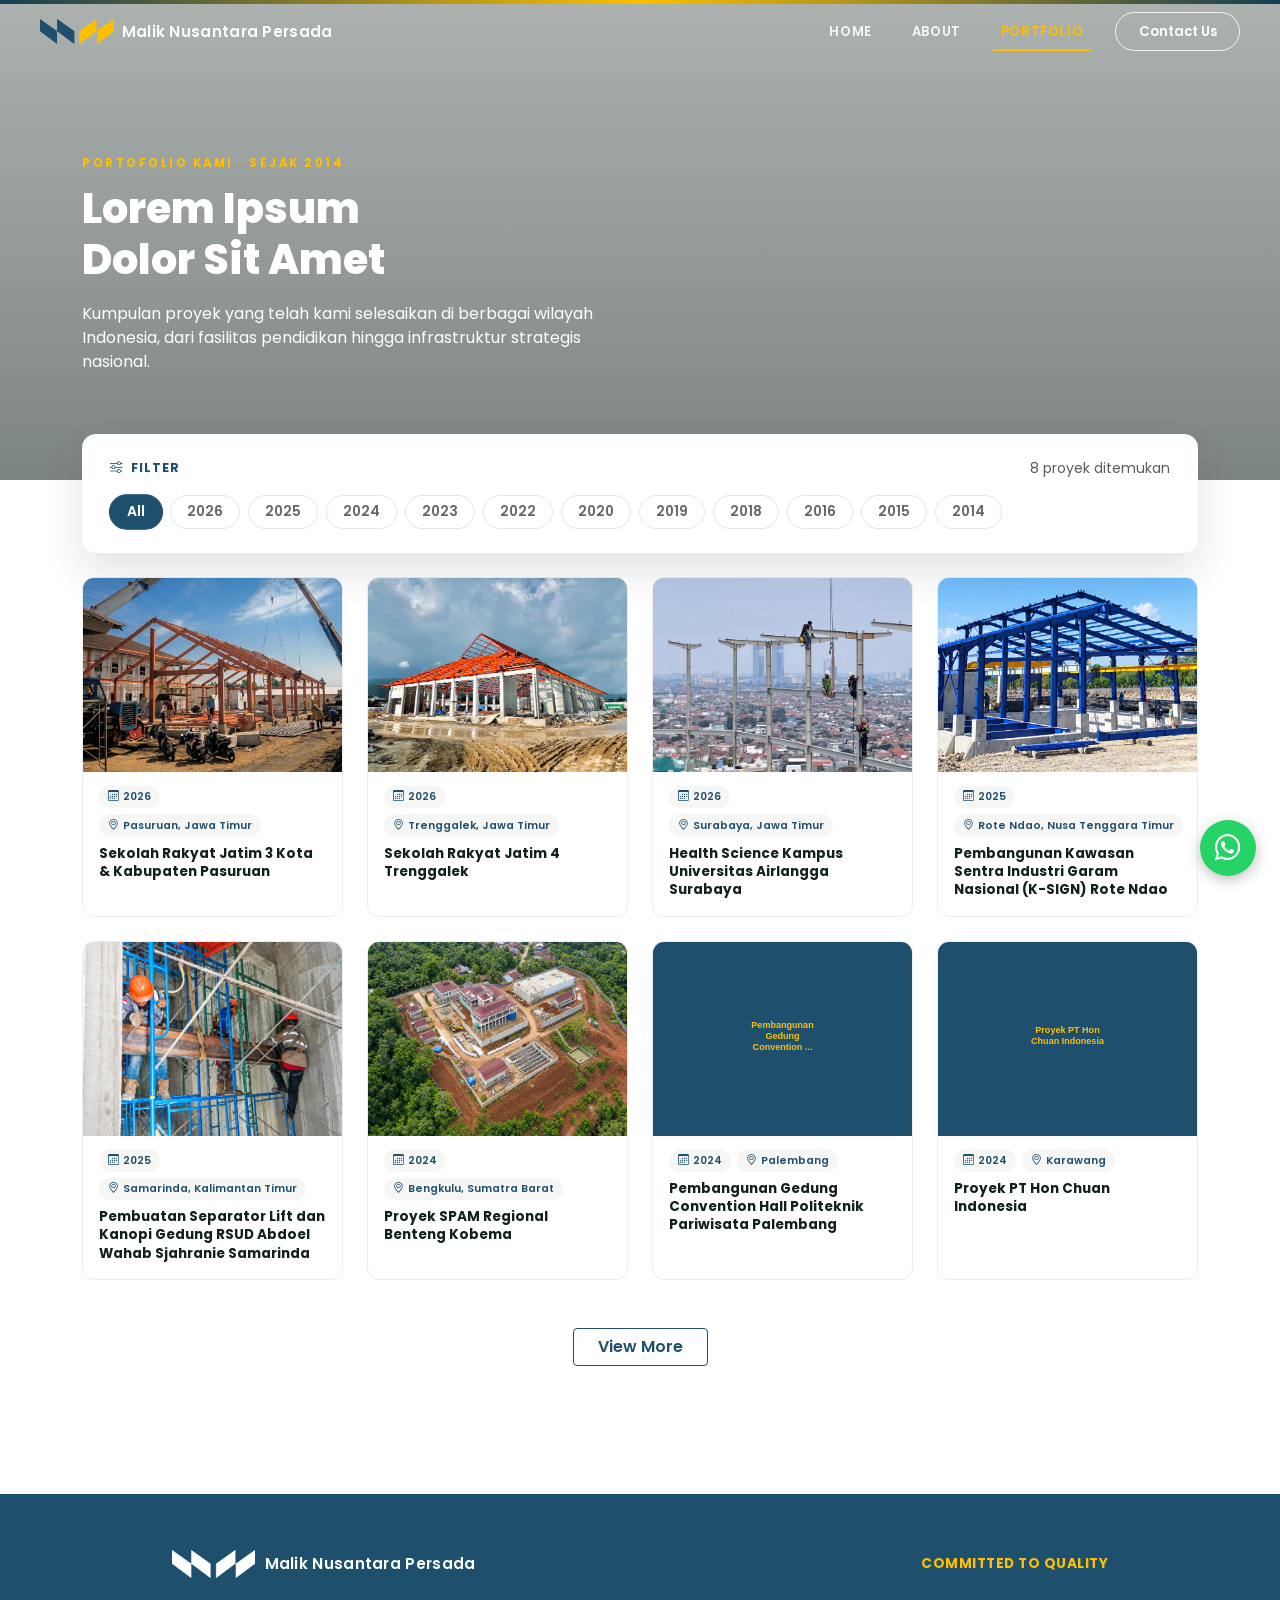
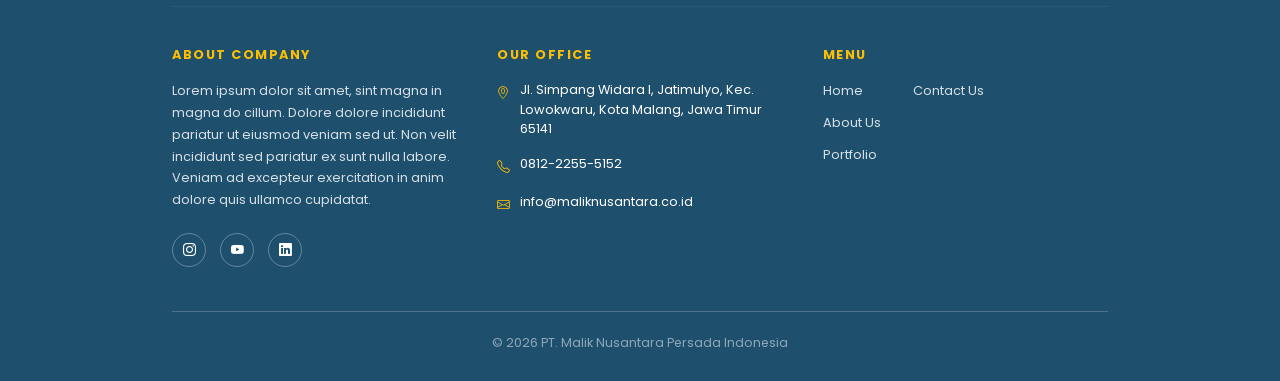
==== mnp_portfolio.html @ f053c7c8 "Initial commit" ====
<!DOCTYPE html>
<html lang="id">
<head>
<meta charset="UTF-8">
<meta name="viewport" content="width=device-width, initial-scale=1.0">
<title>Portfolio — PT MALIK NUSANTARA PERSADA</title>
<link href="https://cdn.jsdelivr.net/npm/bootstrap@5.3.3/dist/css/bootstrap.min.css" rel="stylesheet">
<link href="https://cdn.jsdelivr.net/npm/bootstrap-icons@1.11.3/font/bootstrap-icons.css" rel="stylesheet">
<link href="https://fonts.googleapis.com/css2?family=Poppins:wght@400;500;600;700;800&display=swap" rel="stylesheet">
<link rel="stylesheet" href="css/mnp_portfolio_details.css">
<link rel="stylesheet" href="css/mnp_portfolio.css">
<link rel="icon" type="image/png" href="images/icon/logo_mnp_icon.png">
</head>
<body>

<div class="brand-topbar"></div>

<!-- NAVBAR -->
<nav class="navbar navbar-expand-lg fixed-top py-2">
  <div class="container navbar-container-flush">
    <a class="navbar-brand fw-bold d-flex align-items-center gap-2" href="index.html">
      <img src="images/icon/mnp_logo.png" alt="Malik Nusantara Persada" class="navbar-logo">
      <span class="brand-wordmark">Malik Nusantara Persada</span>
    </a>
    <button class="navbar-toggler" type="button" data-bs-toggle="collapse" data-bs-target="#mainNav">
      <span class="navbar-toggler-icon"></span>
    </button>
    <div class="collapse navbar-collapse" id="mainNav">
      <div class="d-flex flex-column flex-lg-row align-items-center gap-3 gap-lg-4 ms-lg-auto">
        <ul class="navbar-nav gap-lg-4 text-center mb-0">
          <li class="nav-item"><a class="nav-link" href="index.html#home">Home</a></li>
          <li class="nav-item"><a class="nav-link" href="index.html#about">About</a></li>
          <li class="nav-item"><a class="nav-link active" href="mnp_portfolio.html">Portfolio</a></li>
        </ul>
        <a href="index.html#contact" class="btn btn-outline-brand navbar-cta px-4">Contact Us</a>
      </div>
    </div>
  </div>
</nav>

<!-- PAGE HERO -->
<header class="projects-hero d-flex align-items-center">
  <div class="container">
    <div class="reveal-up">
      <p class="eyebrow eyebrow-light">Portofolio Kami &middot; Sejak 2014</p>
      <h1 class="projects-hero-title">Lorem Ipsum<br>Dolor Sit Amet</h1>
      <p class="projects-hero-sub reveal-up reveal-delay-1">Kumpulan proyek yang telah kami selesaikan di berbagai wilayah Indonesia, dari fasilitas pendidikan hingga infrastruktur strategis nasional.</p>
    </div>
  </div>
</header>

<!-- FILTER BAR -->
<section class="filter-bar-wrap">
  <div class="container">
    <div class="filter-bar-card reveal-up">
      <div class="d-flex flex-wrap align-items-center justify-content-between gap-3 mb-3">
        <span class="filter-label"><i class="bi bi-sliders"></i> Filter </span>
        <div class="text-muted small" id="projectCount">0 proyek ditemukan</div>
      </div>
      <div class="filter-tabs d-flex flex-wrap gap-2" id="filterTabs">
        <button class="filter-tab active" data-filter="all">All</button>
      </div>
    </div>
  </div>
</section>

<!-- PROJECTS GRID -->
<section class="pt-4 pb-5 pb-lg-6">
  <div class="container">
    <div class="row g-4" id="projectsGrid">
    </div>

    <div class="text-center mt-5">
      <button class="btn btn-outline-brand px-4" id="viewMoreBtn">View More</button>
    </div>
  </div>
</section>

<!-- FOOTER -->
<footer class="mnp-footer" id="contact">
  <div class="container">

    <div class="footer-top">
      <div class="footer-logo">
        <img src="images/icon/mnp_logo_silver.png" alt="Malik Nusantara Persada" class="footer-logo-img">
        <span class="brand-wordmark">Malik Nusantara Persada</span>
      </div>
      <div class="footer-tagline">Committed to Quality</div>
    </div>

    <hr class="footer-divider">

    <div class="footer-cols">

      <div class="footer-col">
        <h6>About Company</h6>
        <p>Lorem ipsum dolor sit amet, sint magna in magna do cillum. Dolore dolore incididunt pariatur ut eiusmod veniam sed ut. Non velit incididunt sed pariatur ex sunt nulla labore. Veniam ad excepteur exercitation in anim dolore quis ullamco cupidatat.</p>
        <div class="social-row">
          <a href="#"><i class="bi bi-instagram"></i></a>
          <a href="#"><i class="bi bi-youtube"></i></a>
          <a href="#"><i class="bi bi-linkedin"></i></a>
        </div>
      </div>

      <div class="footer-col">
        <h6>Our Office</h6>
        <div class="contact-line">
          <i class="bi bi-geo-alt"></i>
          <span>Jl. Simpang Widara I, Jatimulyo, Kec. Lowokwaru, Kota Malang, Jawa Timur 65141</span>
        </div>
        <div class="contact-line">
          <i class="bi bi-telephone"></i>
          <span>0812-2255-5152</span>
        </div>
        <div class="contact-line">
          <i class="bi bi-envelope"></i>
          <span>info@maliknusantara.co.id</span>
        </div>
      </div>

      <div class="footer-col">
        <h6>Menu</h6>
        <div class="menu-subcols">
          <ul>
            <li><a href="index.html#home">Home</a></li>
            <li><a href="index.html#about">About Us</a></li>
            <li><a href="mnp_portfolio.html">Portfolio</a></li>
          </ul>
          <ul>
            <li><a href="index.html#contact">Contact Us</a></li>
          </ul>
        </div>
      </div>

    </div>

    <div class="footer-bottom">
      &copy; 2026 PT. Malik Nusantara Persada Indonesia
    </div>

  </div>
</footer>

<a href="#" class="whatsapp-fab"><i class="bi bi-whatsapp"></i></a>

<!-- PROJECT DETAIL MODAL (struktur sama dengan halaman Portfolio Detail) -->
<div class="modal fade" id="projectModal" tabindex="-1" aria-labelledby="projectModalLabel" aria-hidden="true">
  <div class="modal-dialog modal-dialog-centered modal-dialog-scrollable modal-xl">
    <div class="modal-content project-modal-content">

      <div class="modal-header project-modal-header">
        <h5 class="modal-title" id="projectModalLabel">Project Detail</h5>
        <button type="button" class="btn-close" data-bs-dismiss="modal" aria-label="Close"></button>
      </div>

      <div class="modal-body">
        <div class="row g-4">

          <div class="col-lg-7">
            <div id="modalImageCarousel" class="carousel slide detail-carousel rounded-3" data-bs-ride="false">
              <div class="carousel-inner" id="modalCarouselInner"></div>
              <button class="carousel-control-prev" type="button" id="modalCarouselPrev" data-bs-target="#modalImageCarousel" data-bs-slide="prev">
                <span class="carousel-control-prev-icon" aria-hidden="true"></span>
                <span class="visually-hidden">Previous</span>
              </button>
              <button class="carousel-control-next" type="button" id="modalCarouselNext" data-bs-target="#modalImageCarousel" data-bs-slide="next">
                <span class="carousel-control-next-icon" aria-hidden="true"></span>
                <span class="visually-hidden">Next</span>
              </button>
              <div class="carousel-indicators" id="modalCarouselIndicators"></div>
            </div>

            <div class="detail-copy">
              <p>Lorem ipsum dolor sit amet, sint magna in magna do cillum. Dolore dolore incididunt pariatur ut eiusmod veniam sed ut. Non velit incididunt sed pariatur ex sunt nulla labore. Veniam ad excepteur exercitation in anim dolore quis ullamco cupidatat.</p>
            </div>
          </div>

          <div class="col-lg-5">
            <div class="detail-meta-box modal-meta-box">
              <span class="detail-meta-bar"></span>

              <div class="detail-meta-row">
                <span class="detail-meta-label">Project</span>
                <span class="detail-meta-value" id="modalMetaProject">&mdash;</span>
              </div>
              <div class="detail-meta-row">
                <span class="detail-meta-label">Location</span>
                <span class="detail-meta-value" id="modalMetaLocation">&mdash;</span>
              </div>
              <div class="detail-meta-row">
                <span class="detail-meta-label">Client</span>
                <span class="detail-meta-value" id="modalMetaClient">&mdash;</span>
              </div>
              <div class="detail-meta-row">
                <span class="detail-meta-label">Year</span>
                <span class="detail-meta-value" id="modalMetaYear">&mdash;</span>
              </div>
              <div class="detail-meta-row detail-meta-row-last">
                <span class="detail-meta-label">Scope of Works</span>
                <span class="detail-meta-value" id="modalMetaScope">&mdash;</span>
              </div>
            </div>
          </div>

        </div>
      </div>

    </div>
  </div>
</div>

<script src="https://cdn.jsdelivr.net/npm/bootstrap@5.3.3/dist/js/bootstrap.bundle.min.js"></script>
<script src="js/mnp_main.js"></script>
</body>
</html>
---- css/mnp_portfolio_details.css ----
:root{
  --brand: #1e506e;
  --brand-dark: #163d54;
  --gold: #fdbf00;
  --light-alt: #f6f7f5;
  --text-dark: #12211c;
}

*{font-family:'Poppins', sans-serif;}

body{
  color: var(--text-dark);
}

.brand-topbar{
  position: fixed;
  top: 0; left: 0; right: 0;
  height: 4px;
  background: linear-gradient(90deg, var(--brand-dark), var(--gold), var(--brand-dark));
  z-index: 1031;
}
.navbar.fixed-top{ top: 4px; }

.navbar-logo {height: 25px; width: 50;}
.navbar-container-flush{
  max-width: 100%;
  padding-left: 1.5rem;
  padding-right: 1.5rem;
}
@media (min-width: 992px){
  .navbar-container-flush{ padding-left: 2.5rem; padding-right: 2.5rem; }
}
.text-brand{ color: var(--gold); }
.bg-light-alt{ background-color: var(--light-alt); }

.btn-brand{
  background-color: var(--brand);
  color:#fff;
  border-radius: 4px;
  font-weight:600;
  transition: transform 0.2s ease, background-color 0.2s ease, box-shadow 0.2s ease;
}
.btn-brand:hover{
  background-color: var(--brand-dark);
  color:#fff;
  transform: translateY(-2px);
  box-shadow: 0 6px 14px rgba(30, 80, 110, 0.35);
}

/* Navbar */
.brand-wordmark{
  font-size: 0.95rem;
  font-weight: 600;
  letter-spacing: 0.3px;
  line-height: 1.2;
  color: var(--text-dark);
}
.navbar{
  background-color: transparent;
  border-bottom: 1px solid transparent;
  transition: transform 0.35s ease, background-color 0.3s ease, box-shadow 0.3s ease, border-color 0.3s ease, backdrop-filter 0.3s ease;
}
.navbar.nav-hidden{
  transform: translateY(-110%);
}
.navbar .brand-wordmark{ color:#fff; }
.navbar .navbar-toggler{
  border-color: rgba(255,255,255,0.5);
  filter: none;
}
.navbar .navbar-toggler-icon{
  filter: invert(1);
}
.navbar .nav-link{
  font-weight:600;
  font-size: 0.82rem;
  letter-spacing: 0.6px;
  text-transform: uppercase;
  color: rgba(255,255,255,0.88);
  position: relative;
  transition: color 0.25s ease;
}
.navbar .nav-link.active{ color: var(--gold); }
.navbar .nav-link::after{
  content: '';
  position: absolute;
  left: 50%;
  bottom: -2px;
  width: 0;
  height: 2px;
  background: var(--gold);
  transition: width 0.25s ease, left 0.25s ease;
  transform: translateX(-50%);
}
.navbar .nav-link:hover{ color: var(--gold); }
.navbar .nav-link:hover::after,
.navbar .nav-link.active::after{ width: 100%; }

.navbar-scrolled{
  background-color: rgba(255,255,255,0.94);
  backdrop-filter: blur(10px);
  -webkit-backdrop-filter: blur(10px);
  border-bottom-color: rgba(18,33,28,0.06);
  box-shadow: 0 4px 20px rgba(18,33,28,0.08);
}
.navbar-scrolled .brand-wordmark{ color: var(--text-dark); }
.navbar-scrolled .nav-link{ color:#333; }
.navbar-scrolled .nav-link.active{ color: var(--brand); }
.navbar-scrolled .nav-link::after{ background: var(--brand); }
.navbar-scrolled .nav-link:hover{ color: var(--brand); }
.navbar-scrolled .navbar-toggler{ border-color: rgba(18,33,28,0.15); }
.navbar-scrolled .navbar-toggler-icon{ filter:none; }

#mainNav.show,
#mainNav.collapsing{
  background-color: #fff;
  padding: 1rem 0 1.25rem;
  margin-top: 0;
  border-top: 1px solid rgba(18,33,28,0.08);
}
#mainNav.show .brand-wordmark,
#mainNav.collapsing .brand-wordmark{ color: var(--text-dark); }
#mainNav.show .nav-link,
#mainNav.collapsing .nav-link{ color:#333; }
#mainNav.show .nav-link.active,
#mainNav.collapsing .nav-link.active{ color: var(--brand); }

.navbar-cta{
  border-radius: 999px !important;
  padding: 0.55rem 1.4rem !important;
  font-size: 0.82rem;
}

section[id], header[id], footer[id]{
  scroll-margin-top: 90px;
}

.eyebrow{
  display:inline-flex;
  align-items:center;
  gap:10px;
  font-size:0.72rem;
  font-weight:700;
  letter-spacing:2.5px;
  text-transform:uppercase;
  color: var(--brand);
  margin-bottom: 12px;
}
.eyebrow-center{ justify-content:center; }

.placeholder-img{
  background: #e2e5e3;
  display:flex;
  align-items:center;
  justify-content:center;
  color:#a8aca9;
  font-size:2rem;
  overflow:hidden;
}
.placeholder-img img{
  width:100%;
  height:100%;
  object-fit:cover;
  display:block;
}

.detail-hero{
  margin-top: 0;
  height: 460px;
  font-size: 3rem;
  background: linear-gradient(180deg, rgba(18,33,28,0.15), rgba(18,33,28,0.35)),
              repeating-linear-gradient(135deg, #1e506e 0 40px, #163d54 40px 80px);
  color: #fff;
  padding-top: 90px;
}
@media (max-width: 767px){
  .detail-hero{ height: 280px; padding-top: 70px; }
}

.detail-breadcrumb{
  font-size: 0.85rem;
  color: #777;
  display: flex;
  align-items: center;
  gap: 8px;
  margin-bottom: 1rem;
}
.detail-breadcrumb a{ color: var(--brand); text-decoration: none; font-weight: 500; }
.detail-breadcrumb a:hover{ text-decoration: underline; }
.detail-breadcrumb i{ font-size: 0.65rem; color: #bbb; }
.detail-breadcrumb span{ color: #999; }

.detail-title{
  font-size: 2.1rem;
  font-weight: 800;
  color: var(--text-dark);
  max-width: 780px;
  margin-bottom: 1.5rem;
}

.detail-image{ font-size: 2.4rem; }
.detail-image-sm{
  height: 260px;
  font-size: 2.2rem;
}

.detail-copy p{
  color: #444;
  line-height: 1.85;
  font-size: 0.98rem;
}

.detail-meta-box{
  background: #fff;
  border: 1px solid #eee;
  border-radius: 12px;
  padding: 2rem 1.75rem;
  position: sticky;
  top: 110px;
}
.detail-meta-bar{
  display: block;
  width: 46px;
  height: 4px;
  border-radius: 2px;
  background: var(--gold);
  margin-bottom: 1.5rem;
}
.detail-meta-row{
  padding: 0.85rem 0;
  border-bottom: 1px solid #f0f0f0;
}
.detail-meta-row-last{ border-bottom: none; padding-bottom: 0; }
.detail-meta-label{
  display: block;
  font-weight: 700;
  font-size: 0.78rem;
  letter-spacing: 0.5px;
  text-transform: uppercase;
  color: var(--brand);
  margin-bottom: 4px;
}
.detail-meta-value{
  display: block;
  color: #444;
  font-size: 0.92rem;
  line-height: 1.5;
}

@media (max-width: 991px){
  .detail-meta-box{ position: static; margin-top: 2rem; }
}

.more-projects-section{ text-align: center; padding-top: 5rem; margin-bottom: 5rem;}
.more-projects-title{
  font-weight: 800;
  color: var(--text-dark);
  margin-bottom: 3rem;
}
.more-project-card{
  background: #fff;
  border: 1px solid #eee;
  border-radius: 12px;
  overflow: hidden;
  text-align: left;
  height: 100%;
  transition: transform 0.3s ease, box-shadow 0.3s ease;
}
.more-project-card:hover{
  transform: translateY(-6px);
  box-shadow: 0 16px 30px rgba(18,33,28,0.1);
}
.more-project-thumb{ position: relative; font-size: 1.6rem; }
.more-project-card .pt-3{ padding: 1rem 1.1rem 1.25rem !important; }
.more-project-card h6{ line-height: 1.4; font-size: 0.9rem; color: var(--text-dark); }

.more-project-arrow{
  position: absolute;
  right: 12px;
  bottom: 12px;
  width: 36px;
  height: 36px;
  border-radius: 50%;
  background: #fff;
  color: var(--brand);
  display: flex;
  align-items: center;
  justify-content: center;
  font-size: 1.1rem;
  opacity: 0;
  transform: translateY(8px);
  transition: opacity 0.25s ease, transform 0.25s ease, background 0.25s ease, color 0.25s ease;
  box-shadow: 0 4px 10px rgba(0,0,0,0.15);
}
.more-project-card:hover .more-project-arrow{
  opacity: 1;
  transform: translateY(0);
  background: var(--gold);
  color: var(--brand-dark);
}

.reveal-up{
  opacity: 0;
  transform: translateY(24px);
  transition: opacity 0.6s ease, transform 0.6s ease;
}
.reveal-up.is-visible{ opacity: 1; transform: translateY(0); }
.reveal-delay-1.is-visible{ transition-delay: 0.12s; }
.reveal-delay-2.is-visible{ transition-delay: 0.24s; }

@media (prefers-reduced-motion: reduce){
  .reveal-up{ opacity: 1; transform: none; transition: none; }
  .more-project-card, .whatsapp-fab{ transition: none; animation: none; }
}

.mnp-footer{ background-color: var(--brand); color: #fff; padding: 56px 0 28px; }
.mnp-footer .container{ max-width: 960px; }
.footer-top{
  display:flex; align-items:center; justify-content:space-between;
  flex-wrap:wrap; gap: 16px; padding-bottom: 28px;
}
.footer-logo{ display:flex; align-items:center; gap:10px; }
.footer-logo .brand-wordmark{ color:#fff; }
.footer-tagline{ font-weight:700; font-size:0.85rem; letter-spacing:0.5px; text-transform:uppercase; color: var(--gold); }
.footer-divider{ border:none; border-top: 1px solid rgba(255,255,255,0.2); margin: 0 0 40px; }
.footer-cols{ display:grid; grid-template-columns: 1fr 1fr 1fr; gap: 40px; }
@media (max-width: 900px){ .footer-cols{ grid-template-columns: 1fr; } }
.footer-col h6{ font-weight:700; font-size:0.8rem; letter-spacing:1.5px; text-transform:uppercase; color: var(--gold); margin-bottom: 18px; }
.footer-col p, .footer-col li, .footer-col a{ font-size:0.8rem; line-height:1.7; color: rgba(255,255,255,0.82); }
.footer-col a{ text-decoration:none; transition: color 0.2s ease; }
.footer-col a:hover{ color: var(--gold); }
.footer-col ul{ list-style:none; padding:0; margin:0; }
.footer-col ul li{ margin-bottom:10px; }
.contact-line{ display:flex; gap:10px; align-items:flex-start; margin-bottom: 16px; font-size: 0.8rem; }
.contact-line i{ color: var(--gold); margin-top:3px; }
.menu-subcols{ display:flex; gap: 32px; }
.social-row{ display:flex; gap: 14px; margin-top: 22px; }
.social-row a{
  width:34px; height:34px; border-radius:50%; border:1px solid rgba(255,255,255,0.3);
  display:flex; align-items:center; justify-content:center; color:#fff; transition: all .2s ease;
}
.social-row a:hover{ background: var(--gold); border-color: var(--gold); color: var(--brand-dark); transform: translateY(-3px); }
.footer-bottom{
  margin-top: 44px; padding-top: 22px; border-top: 1px solid rgba(255,255,255,0.2);
  text-align:center; font-size:0.78rem; color: rgba(255,255,255,0.5);
}
.footer-logo-img { height: 40px; width: auto; }

/* WhatsApp */
.whatsapp-fab{
  position:fixed; bottom:24px; right:24px; width:56px; height:56px;
  background:#25D366; color:#fff; border-radius:50%;
  display:flex; align-items:center; justify-content:center; font-size:1.6rem;
  box-shadow:0 4px 14px rgba(0,0,0,0.25); z-index:1050; text-decoration:none;
  transition: transform 0.25s ease, box-shadow 0.25s ease;
  animation: fab-pulse 2.6s ease-in-out infinite;
}
.whatsapp-fab:hover{ transform: scale(1.08); box-shadow: 0 8px 20px rgba(0,0,0,0.3); }
@keyframes fab-pulse{
  0%, 100%{ box-shadow: 0 4px 14px rgba(0,0,0,0.25), 0 0 0 0 rgba(37,211,102,0.4); }
  50%{ box-shadow: 0 4px 14px rgba(0,0,0,0.25), 0 0 0 10px rgba(37,211,102,0); }
}

/* Mobile */
@media (max-width: 576px){
  .navbar-brand{ gap: 6px !important; }
  .navbar-logo{ height: 17px; width: auto; max-width: 70px; object-fit: contain; }
  .brand-wordmark{ font-size: 0.72rem; letter-spacing: 0.1px; }

  .detail-hero{ height: 170px; padding-top: 58px; font-size: 1.8rem; }
  .detail-title{ font-size: 1.25rem; margin-bottom: 1rem; }

  .detail-breadcrumb{ font-size: 0.68rem; flex-wrap: wrap; margin-bottom: 0.75rem; }
  .pt-4{ padding-top: 1rem !important; }

  .row.g-5{ --bs-gutter-x: 1rem; --bs-gutter-y: 1.5rem; }
  .detail-copy p{ font-size: 0.85rem; line-height: 1.7; }
  .detail-image{ font-size: 1.8rem; }
  .detail-image-sm{ height: 130px; font-size: 1.6rem; }

  .detail-meta-box{ padding: 1.15rem 1rem; border-radius: 10px; }
  .detail-meta-bar{ width: 36px; height: 3px; margin-bottom: 1.1rem; }
  .detail-meta-row{ padding: 0.55rem 0; }
  .detail-meta-label{ font-size: 0.7rem; }
  .detail-meta-value{ font-size: 0.82rem; }

  .more-projects-section{ padding-top: 2.25rem; margin-bottom: 2.25rem; }
  .more-projects-title{ font-size: 1.2rem; margin-bottom: 1.4rem; }
  .row.g-4.mt-2{ --bs-gutter-x: 0.75rem; --bs-gutter-y: 0.85rem; }
  .more-project-thumb.ratio-4x3{ --bs-aspect-ratio: 62%; }
  .more-project-card .pt-3{ padding: 0.65rem 0.75rem 0.85rem !important; }
  .more-project-card h6{ font-size: 0.8rem; }
  .more-project-card small{ font-size: 0.68rem; }

  .footer-logo{ flex-direction: column; gap: 6px; }
  .footer-logo-img{ height: 18px; }
  .mnp-footer{ padding: 30px 0 16px; text-align: center; }
  .footer-top{
    flex-direction: column;
    justify-content: center;
    align-items: center;
    gap: 8px;
    text-align: center;
    padding-bottom: 22px;
  }
  .footer-divider{ margin-bottom: 26px; }
  .footer-cols{ gap: 24px; text-align: center; }
  .footer-col{ display: flex; flex-direction: column; align-items: center; }
  .footer-col p{ font-size: 0.78rem; max-width: 320px; }
  .footer-col ul{ text-align: center; }
  .contact-line{
    justify-content: center;
    align-items: center;
    text-align: left;
    max-width: 300px;
    margin-left: auto;
    margin-right: auto;
  }
  .social-row{ justify-content: center; }
  .menu-subcols{ flex-direction: column; align-items: center; gap: 8px; }
  .whatsapp-fab{ width: 46px; height: 46px; font-size: 1.2rem; bottom: 14px; right: 14px; }
}
---- css/mnp_portfolio.css ----
:root{
  --brand: #1e506e;
  --brand-dark: #163d54;
  --gold: #fdbf00;
  --light-alt: #f6f7f5;
  --text-dark: #12211c;
  --section-gap-lg: 8rem;
  --section-gap-sm: 3.5rem;
}

*{font-family:'Poppins', sans-serif;}

body{
  color: var(--text-dark);
}

@media (min-width: 992px){
  .py-lg-6{ padding-top: var(--section-gap-lg) !important; padding-bottom: var(--section-gap-lg) !important; }
  .pb-lg-6{ padding-bottom: var(--section-gap-lg) !important; }
}

.brand-topbar{
  position: fixed;
  top: 0; left: 0; right: 0;
  height: 4px;
  background: linear-gradient(90deg, var(--brand-dark), var(--gold), var(--brand-dark));
  z-index: 1031;
}
.navbar.fixed-top{ top: 4px; }

.navbar-logo {height: 25px; width: 50;}
.navbar-container-flush{
  max-width: 100%;
  padding-left: 1.5rem;
  padding-right: 1.5rem;
}
@media (min-width: 992px){
  .navbar-container-flush{ padding-left: 2.5rem; padding-right: 2.5rem; }
}
.text-brand{ color: var(--gold); }
.bg-brand{ background-color: var(--brand); }
.bg-light-alt{ background-color: var(--light-alt); }

.btn-brand{
  background-color: var(--brand);
  color:#fff;
  border-radius: 4px;
  font-weight:600;
  transition: transform 0.2s ease, background-color 0.2s ease, box-shadow 0.2s ease;
}
.btn-brand:hover{
  background-color: var(--brand-dark);
  color:#fff;
  transform: translateY(-2px);
  box-shadow: 0 6px 14px rgba(30, 80, 110, 0.35);
}
.btn-outline-brand{
  border: 1px solid var(--brand);
  color: var(--brand);
  border-radius: 4px;
  font-weight:600;
  transition: transform 0.2s ease, background-color 0.2s ease, box-shadow 0.2s ease;
}
.btn-outline-brand:hover{ background-color: var(--brand); color:#fff; transform: translateY(-2px); }

/* Navbar */
.brand-wordmark{
  font-size: 0.95rem;
  font-weight: 600;
  letter-spacing: 0.3px;
  line-height: 1.2;
  color: var(--text-dark);
}
.navbar{
  background-color: transparent;
  border-bottom: 1px solid transparent;
  transition: transform 0.35s ease, background-color 0.3s ease, box-shadow 0.3s ease, border-color 0.3s ease, backdrop-filter 0.3s ease;
}
.navbar.nav-hidden{
  transform: translateY(-110%);
}
.navbar .brand-wordmark{ color:#fff; }
.navbar .navbar-toggler{
  border-color: rgba(255,255,255,0.5);
  filter: none;
}
.navbar .navbar-toggler-icon{
  filter: invert(1);
}
.navbar .nav-link{
  font-weight:600;
  font-size: 0.82rem;
  letter-spacing: 0.6px;
  text-transform: uppercase;
  color: rgba(255,255,255,0.88);
  position: relative;
  transition: color 0.25s ease;
}
.navbar .nav-link.active{ color: var(--gold); }
.navbar .nav-link::after{
  content: '';
  position: absolute;
  left: 50%;
  bottom: -2px;
  width: 0;
  height: 2px;
  background: var(--gold);
  transition: width 0.25s ease, left 0.25s ease;
  transform: translateX(-50%);
}
.navbar .nav-link:hover{ color: var(--gold); }
.navbar .nav-link:hover::after,
.navbar .nav-link.active::after{
  width: 100%;
}

.navbar-scrolled{
  background-color: rgba(255,255,255,0.94);
  backdrop-filter: blur(10px);
  -webkit-backdrop-filter: blur(10px);
  border-bottom-color: rgba(18,33,28,0.06);
  box-shadow: 0 4px 20px rgba(18,33,28,0.08);
}
.navbar-scrolled .brand-wordmark{ color: var(--text-dark); }
.navbar-scrolled .nav-link{ color:#333; }
.navbar-scrolled .nav-link.active{ color: var(--brand); }
.navbar-scrolled .nav-link::after{ background: var(--brand); }
.navbar-scrolled .nav-link:hover{ color: var(--brand); }
.navbar-scrolled .navbar-toggler{ border-color: rgba(18,33,28,0.15); }
.navbar-scrolled .navbar-toggler-icon{ filter:none; }

#mainNav.show,
#mainNav.collapsing{
  background-color: #fff;
  padding: 1rem 0 1.25rem;
  margin-top: 0;
  border-top: 1px solid rgba(18,33,28,0.08);
}
#mainNav.show .brand-wordmark,
#mainNav.collapsing .brand-wordmark{ color: var(--text-dark); }
#mainNav.show .nav-link,
#mainNav.collapsing .nav-link{ color:#333; }
#mainNav.show .nav-link.active,
#mainNav.collapsing .nav-link.active{ color: var(--brand); }

.navbar-cta{
  border-radius: 999px !important;
  padding: 0.55rem 1.4rem !important;
  font-size: 0.82rem;
}
.navbar-cta.btn-outline-brand{
  border-color: rgba(255,255,255,0.85);
  color: #fff;
}
.navbar-cta.btn-outline-brand:hover{
  background-color: rgba(255,255,255,0.15);
  color: #fff;
}
.navbar-scrolled .navbar-cta.btn-outline-brand{
  border-color: var(--brand);
  color: var(--brand);
}
.navbar-scrolled .navbar-cta.btn-outline-brand:hover{
  background-color: var(--brand);
  color: #fff;
}

section[id], header[id], footer[id]{
  scroll-margin-top: 90px;
}

.eyebrow{
  display:inline-flex;
  align-items:center;
  gap:10px;
  font-size:0.72rem;
  font-weight:700;
  letter-spacing:2.5px;
  text-transform:uppercase;
  color: var(--brand);
  margin-bottom: 12px;
}
.eyebrow-light{ color: var(--gold); }

/* PORTFOLIO HERO — background photo (kept separate from home hero asset) */
.projects-hero{
  min-height: 340px;
  background:
    linear-gradient(180deg, rgba(18,33,28,0.35), rgba(18,33,28,0.55)),
    url('../images/hero/portfolio-hero.jpg') center/cover no-repeat;
  color:#fff;
  padding: 150px 0 90px;
  position: relative;
  overflow: hidden;
}
.projects-hero-title{
  font-size: 2.6rem;
  font-weight: 800;
  line-height: 1.22;
  max-width: 640px;
}
.projects-hero-sub{
  max-width: 560px;
  opacity: 0.85;
  margin-top: 1rem;
}

.filter-bar-wrap{
  position: relative;
  margin-top: -46px;
  z-index: 3;
}
.filter-bar-card{
  background: #fff;
  border-radius: 14px;
  box-shadow: 0 20px 40px rgba(18,33,28,0.12);
  padding: 1.5rem 1.75rem;
}
.filter-label{
  font-weight: 700;
  font-size: 0.78rem;
  letter-spacing: 1px;
  text-transform: uppercase;
  color: var(--brand);
  display: flex;
  align-items: center;
  gap: 8px;
}
.filter-tabs{ border-bottom: none; }
.filter-tab{
  background: transparent;
  border: 1px solid #e4e6e4;
  padding: 6px 16px;
  border-radius: 30px;
  font-weight: 600;
  font-size: 0.85rem;
  color: #666;
  transition: all 0.2s ease;
  flex-shrink: 0;
}
.filter-tab:hover{
  border-color: var(--brand);
  color: var(--brand);
}
.filter-tab.active{
  background: var(--brand);
  border-color: var(--brand);
  color: #fff;
  transform: scale(1.04);
}
.filter-tab:active{ transform: scale(0.96); }

#projectCount{ font-variant-numeric: tabular-nums; }

.project-card{
  background: #fff;
  border: 1px solid #eee;
  border-radius: 12px;
  overflow: hidden;
  transition: transform 0.3s ease, box-shadow 0.3s ease;
  cursor: pointer;
}
.project-card:hover{
  transform: translateY(-6px);
  box-shadow: 0 16px 30px rgba(18,33,28,0.12);
}
.project-card:focus-visible{
  outline: 2px solid var(--gold);
  outline-offset: 2px;
}
.project-card .p-3{ padding: 0.85rem 1rem 1rem !important; }
.project-card h6{
  line-height: 1.35;
  margin-bottom: 0;
  font-size: 0.85rem;
  color: var(--text-dark);
}

.project-thumb{ position: relative; }
.placeholder-img{
  background: #e2e5e3;
  display:flex;
  align-items:center;
  justify-content:center;
  color:#a8aca9;
  font-size:1.4rem;
  overflow:hidden;
}
.placeholder-img img{
  width:100%;
  height:100%;
  object-fit:cover;
  display:block;
}
.project-card .placeholder-img{ transition: transform 0.45s ease; }
.project-card:hover .placeholder-img{ transform: scale(1.05); }

.project-card-meta{
  display: flex;
  flex-wrap: wrap;
  gap: 6px;
}
.project-meta-chip{
  display: inline-flex;
  align-items: center;
  gap: 4px;
  background: var(--light-alt);
  color: var(--brand);
  font-size: 0.66rem;
  font-weight: 600;
  padding: 3px 9px;
  border-radius: 20px;
  line-height: 1.5;
  white-space: nowrap;
}
.project-meta-chip i{ font-size: 0.68rem; }

.project-card-link{
  text-decoration: none;
  color: inherit;
  display: block;
}

.project-item{ transition: opacity 0.35s ease, transform 0.35s ease; }
.project-item.filter-hide{
  opacity: 0;
  transform: translateY(14px) scale(0.97);
  pointer-events: none;
}

.project-modal-content{
  border: none;
  border-radius: 16px;
  display: flex;
  flex-direction: column;
  max-height: 85vh;
}
.project-modal-header{
  background: var(--brand);
  color: #fff;
  border-bottom: none;
  padding: 1.15rem 1.5rem;
  border-top-left-radius: 16px;
  border-top-right-radius: 16px;
  flex: 0 0 auto;
}
.project-modal-header .modal-title{
  font-weight: 700;
  font-size: 1.05rem;
  padding-right: 1rem;
}
.project-modal-header .btn-close{
  filter: invert(1) grayscale(100%) brightness(200%);
}
#projectModal .modal-body{
  padding: 1.75rem;
  overflow-y: auto;
  flex: 1 1 auto;
  border-bottom-left-radius: 16px;
  border-bottom-right-radius: 16px;
}
@media (min-width: 992px){
  #projectModal .modal-meta-box{
    position: sticky;
    top: 0;
  }
}
@media (max-width: 991px){
  #projectModal .modal-meta-box{
    position: static;
  }
}
#projectModal .detail-image{ font-size: 2rem; }
#projectModal .detail-image-sm{ height: 200px; font-size: 1.8rem; }

/* Spacing between the detail photos and the description text */
.detail-copy{
  margin-top: 1.75rem;
  margin-bottom: 1.75rem;
}

/* Detail photo carousel (replaces the 3 stacked photos) */
.detail-carousel{
  overflow: hidden;
}
.detail-carousel .carousel-control-prev,
.detail-carousel .carousel-control-next{
  width: 44px;
  height: 44px;
  top: 50%;
  transform: translateY(-50%);
  background-color: rgba(18,33,28,0.35);
  border-radius: 50%;
  opacity: 0.85;
  transition: background-color 0.2s ease, opacity 0.2s ease;
}
.detail-carousel .carousel-control-prev{ left: 14px; }
.detail-carousel .carousel-control-next{ right: 14px; }
.detail-carousel .carousel-control-prev:hover,
.detail-carousel .carousel-control-next:hover{
  background-color: var(--brand);
  opacity: 1;
}
.detail-carousel .carousel-control-prev-icon,
.detail-carousel .carousel-control-next-icon{
  width: 18px;
  height: 18px;
}
.detail-carousel .carousel-indicators{
  margin-bottom: 0.75rem;
}
.detail-carousel .carousel-indicators [data-bs-target]{
  width: 8px;
  height: 8px;
  border-radius: 50%;
  background-color: #fff;
  opacity: 0.55;
  border: none;
  margin: 0 4px;
}
.detail-carousel .carousel-indicators .active{
  background-color: var(--gold);
  opacity: 1;
}

@media (max-width: 576px){
  .detail-carousel .carousel-control-prev,
  .detail-carousel .carousel-control-next{
    width: 36px;
    height: 36px;
  }
}

@media (max-width: 576px){
  .project-modal-content{ max-height: 90vh; }
  #projectModal .modal-body{ padding: 1rem; }
  #projectModal .detail-image-sm{ height: 130px; }
  .project-modal-header{ padding: 0.9rem 1.1rem; }
  .project-modal-header .modal-title{ font-size: 0.92rem; }
}

.reveal-up{
  opacity: 0;
  transform: translateY(24px);
  transition: opacity 0.6s ease, transform 0.6s ease;
}
.reveal-up.is-visible{ opacity: 1; transform: translateY(0); }
.reveal-delay-1.is-visible{ transition-delay: 0.12s; }
.reveal-delay-2.is-visible{ transition-delay: 0.24s; }

@media (prefers-reduced-motion: reduce){
  .reveal-up{ opacity: 1; transform: none; transition: none; }
  .project-card, .project-item, .filter-tab, .placeholder-img, .whatsapp-fab{ transition: none; animation: none; }
}

.mnp-footer{ background-color: var(--brand); color: #fff; padding: 56px 0 28px; }
.mnp-footer .container{ max-width: 960px; }
.footer-top{
  display:flex; align-items:center; justify-content:space-between;
  flex-wrap:wrap; gap: 16px; padding-bottom: 28px;
}
.footer-logo{ display:flex; align-items:center; gap:10px; }
.footer-logo .brand-wordmark{ color:#fff; }
.footer-tagline{ font-weight:700; font-size:0.85rem; letter-spacing:0.5px; text-transform:uppercase; color: var(--gold); }
.footer-divider{ border:none; border-top: 1px solid rgba(255,255,255,0.2); margin: 0 0 40px; }
.footer-cols{ display:grid; grid-template-columns: 1fr 1fr 1fr; gap: 40px; }
@media (max-width: 900px){ .footer-cols{ grid-template-columns: 1fr; } }
.footer-col h6{ font-weight:700; font-size:0.8rem; letter-spacing:1.5px; text-transform:uppercase; color: var(--gold); margin-bottom: 18px; }
.footer-col p, .footer-col li, .footer-col a{ font-size:0.8rem; line-height:1.7; color: rgba(255,255,255,0.82); }
.footer-col a{ text-decoration:none; transition: color 0.2s ease; }
.footer-col a:hover{ color: var(--gold); }
.footer-col ul{ list-style:none; padding:0; margin:0; }
.footer-col ul li{ margin-bottom:10px; }
.contact-line{ display:flex; gap:10px; align-items:flex-start; margin-bottom: 16px; font-size: 0.8rem; }
.contact-line i{ color: var(--gold); margin-top:3px; }
.menu-subcols{ display:flex; gap: 32px; }
.social-row{ display:flex; gap: 14px; margin-top: 22px; }
.social-row a{
  width:34px; height:34px; border-radius:50%; border:1px solid rgba(255,255,255,0.3);
  display:flex; align-items:center; justify-content:center; color:#fff; transition: all .2s ease;
}
.social-row a:hover{ background: var(--gold); border-color: var(--gold); color: var(--brand-dark); transform: translateY(-3px); }
.footer-bottom{
  margin-top: 44px; padding-top: 22px; border-top: 1px solid rgba(255,255,255,0.2);
  text-align:center; font-size:0.78rem; color: rgba(255,255,255,0.5);
}
.footer-logo-img { height: 28px; width: auto; }

/* WhatsApp */
.whatsapp-fab{
  position:fixed; bottom:24px; right:24px; width:56px; height:56px;
  background:#25D366; color:#fff; border-radius:50%;
  display:flex; align-items:center; justify-content:center; font-size:1.6rem;
  box-shadow:0 4px 14px rgba(0,0,0,0.25); z-index:1050; text-decoration:none;
  transition: transform 0.25s ease, box-shadow 0.25s ease;
  animation: fab-pulse 2.6s ease-in-out infinite;
}
.whatsapp-fab:hover{ transform: scale(1.08); box-shadow: 0 8px 20px rgba(0,0,0,0.3); }
@keyframes fab-pulse{
  0%, 100%{ box-shadow: 0 4px 14px rgba(0,0,0,0.25), 0 0 0 0 rgba(37,211,102,0.4); }
  50%{ box-shadow: 0 4px 14px rgba(0,0,0,0.25), 0 0 0 10px rgba(37,211,102,0); }
}

@media (max-width: 991px){
  .projects-hero-title{ font-size: 2rem; }
}

/* Mobile */
@media (max-width: 576px){
  .navbar-brand{ gap: 6px !important; }
  .navbar-logo{ height: 17px; width: auto; max-width: 70px; object-fit: contain; }
  .brand-wordmark{ font-size: 0.72rem; letter-spacing: 0.1px; }

  .projects-hero{ min-height: auto; padding: 60px 0 26px; text-align: center; background-position: center 30%; }
  .projects-hero-title{ font-size: 1.4rem; max-width: 100%; }
  .projects-hero-sub{ font-size: 0.82rem; max-width: 100%; margin-left: auto; margin-right: auto; margin-top: 0.6rem; }
  .eyebrow{ justify-content: center; font-size: 0.62rem; letter-spacing: 1.5px; margin-bottom: 8px; }

  .filter-bar-wrap{ margin-top: -16px; }
  .filter-bar-card{ padding: 0.8rem 0.7rem; border-radius: 12px; }
  .filter-label{ width: 100%; justify-content: center; margin-bottom: 6px; font-size: 0.68rem; }
  .filter-tabs{
    flex-wrap: nowrap;
    overflow-x: auto;
    justify-content: flex-start;
    padding-bottom: 4px;
    scrollbar-width: none;
    -ms-overflow-style: none;
  }
  .filter-tabs::-webkit-scrollbar{ display: none; }
  .filter-tab{ padding: 5px 12px; font-size: 0.72rem; }
  #projectCount{ font-size: 0.68rem; }

  .py-5{ padding-top: 1.25rem !important; padding-bottom: 1.25rem !important; }
  .pt-4{ padding-top: 0.85rem !important; }
  .pb-5{ padding-bottom: 1.25rem !important; }
  .mt-5{ margin-top: 1.25rem !important; }

  #projectsGrid > div{
    flex: 0 0 50%;
    max-width: 50%;
  }
  #projectsGrid .project-thumb.ratio-4x3{ --bs-aspect-ratio: 78%; }
  #projectsGrid .project-card .p-3{ padding: 0.55rem 0.6rem 0.7rem !important; }
  #projectsGrid .project-card h6{ font-size: 0.7rem; line-height: 1.3; }
  #projectsGrid .project-meta-chip{ font-size: 0.58rem; padding: 2px 7px; }

  .row.g-4{ --bs-gutter-x: 0.5rem; --bs-gutter-y: 0.6rem; }

  .footer-logo{ flex-direction: column; gap: 6px; }
  .footer-logo-img{ height: 20px; }
  .mnp-footer{ padding: 22px 0 14px; text-align: center; }
  .footer-top{
    flex-direction: column;
    justify-content: center;
    align-items: center;
    gap: 8px;
    text-align: center;
    padding-bottom: 16px;
  }
  .footer-divider{ margin-bottom: 20px; }
  .footer-cols{ gap: 28px; text-align: center; }
  .footer-col{ display: flex; flex-direction: column; align-items: center; }
  .footer-col p{ font-size: 0.78rem; max-width: 320px; }
  .footer-col ul{ text-align: center; }
  .contact-line{
    justify-content: center;
    align-items: center;
    text-align: center;
    max-width: 300px;
    margin-left: auto;
    margin-right: auto;
    margin-bottom: 12px;
  }
  .social-row{ justify-content: center; margin-bottom: 4px; margin-top: 16px; }
  .menu-subcols{ flex-direction: column; align-items: center; gap: 8px; }
  .footer-bottom{ margin-top: 24px; padding-top: 16px; }
  .whatsapp-fab{ width: 46px; height: 46px; font-size: 1.2rem; bottom: 14px; right: 14px; }
}
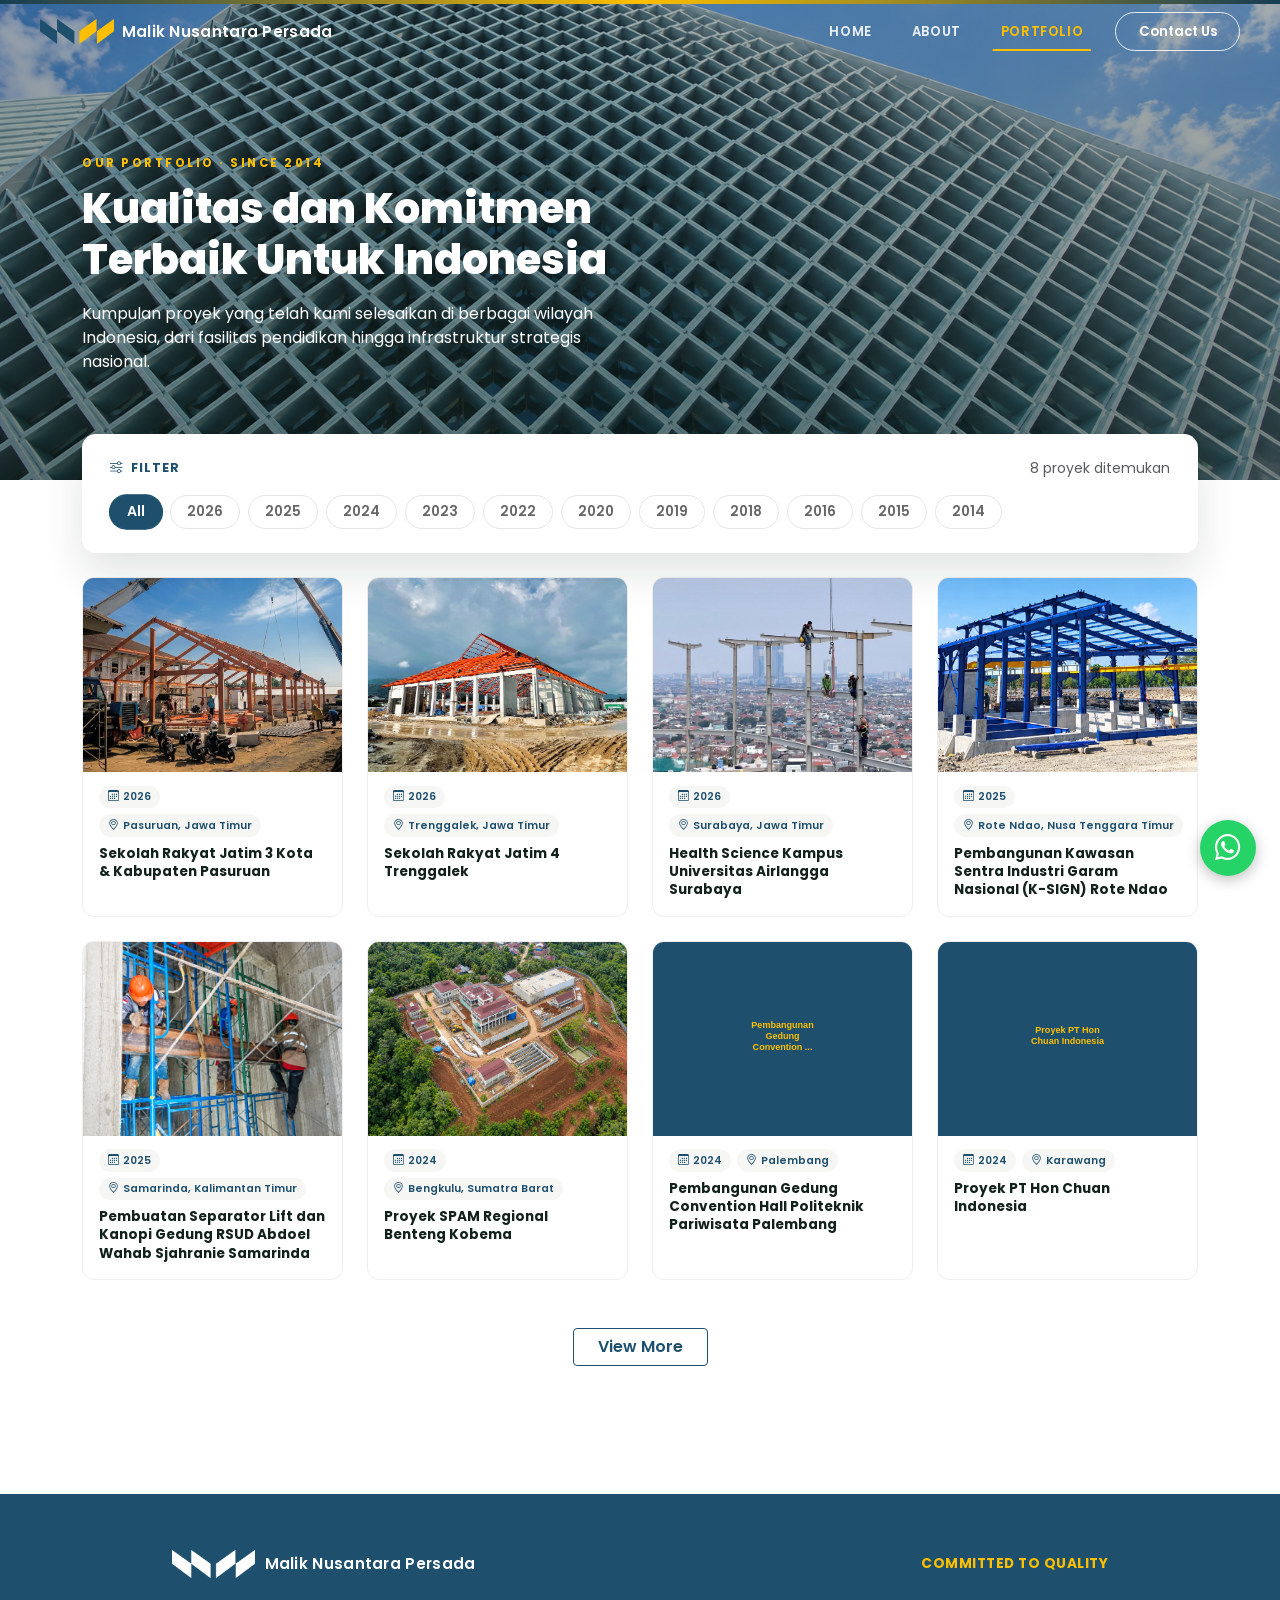
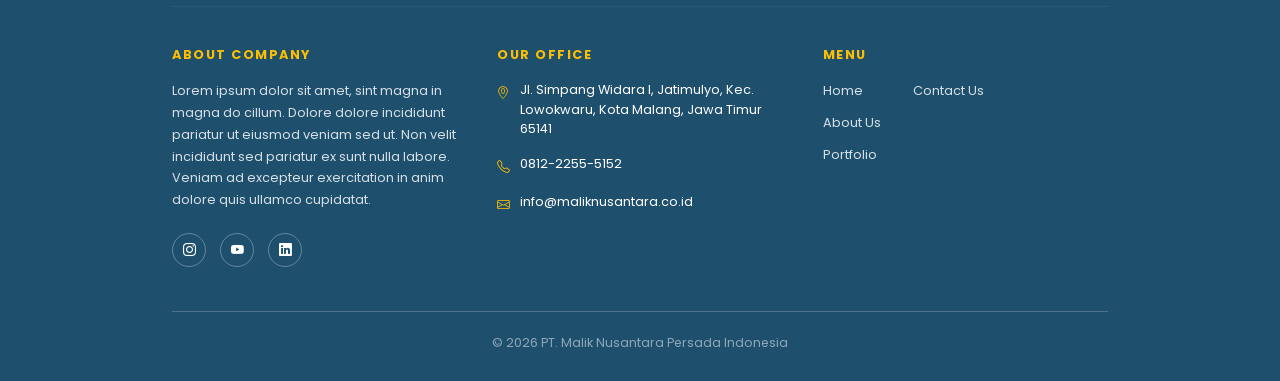
==== commit 1a3d0d7a: "MNP 1.0" ====
--- a/mnp_portfolio.html
+++ b/mnp_portfolio.html
@@ -42,8 +42,8 @@
 <header class="projects-hero d-flex align-items-center">
   <div class="container">
     <div class="reveal-up">
-      <p class="eyebrow eyebrow-light">Portofolio Kami &middot; Sejak 2014</p>
-      <h1 class="projects-hero-title">Lorem Ipsum<br>Dolor Sit Amet</h1>
+      <p class="eyebrow eyebrow-light">Our Portfolio &middot; Since 2014</p>
+      <h1 class="projects-hero-title">Kualitas dan Komitmen<br>Terbaik Untuk Indonesia</h1>
       <p class="projects-hero-sub reveal-up reveal-delay-1">Kumpulan proyek yang telah kami selesaikan di berbagai wilayah Indonesia, dari fasilitas pendidikan hingga infrastruktur strategis nasional.</p>
     </div>
   </div>
@@ -169,10 +169,6 @@
               </button>
               <div class="carousel-indicators" id="modalCarouselIndicators"></div>
             </div>
-
-            <div class="detail-copy">
-              <p>Lorem ipsum dolor sit amet, sint magna in magna do cillum. Dolore dolore incididunt pariatur ut eiusmod veniam sed ut. Non velit incididunt sed pariatur ex sunt nulla labore. Veniam ad excepteur exercitation in anim dolore quis ullamco cupidatat.</p>
-            </div>
           </div>
 
           <div class="col-lg-5">
--- a/css/mnp_portfolio.css
+++ b/css/mnp_portfolio.css
@@ -63,7 +63,6 @@
 }
 .btn-outline-brand:hover{ background-color: var(--brand); color:#fff; transform: translateY(-2px); }
 
-/* Navbar */
 .brand-wordmark{
   font-size: 0.95rem;
   font-weight: 600;
@@ -182,12 +181,11 @@
 }
 .eyebrow-light{ color: var(--gold); }
 
-/* PORTFOLIO HERO — background photo (kept separate from home hero asset) */
 .projects-hero{
   min-height: 340px;
   background:
     linear-gradient(180deg, rgba(18,33,28,0.35), rgba(18,33,28,0.55)),
-    url('../images/hero/portfolio-hero.jpg') center/cover no-repeat;
+    url("../images/hero_portfolio/jombang5.png") center/cover no-repeat;
   color:#fff;
   padding: 150px 0 90px;
   position: relative;
@@ -373,13 +371,11 @@
 #projectModal .detail-image{ font-size: 2rem; }
 #projectModal .detail-image-sm{ height: 200px; font-size: 1.8rem; }
 
-/* Spacing between the detail photos and the description text */
 .detail-copy{
   margin-top: 1.75rem;
   margin-bottom: 1.75rem;
 }
 
-/* Detail photo carousel (replaces the 3 stacked photos) */
 .detail-carousel{
   overflow: hidden;
 }
@@ -486,7 +482,6 @@
 }
 .footer-logo-img { height: 28px; width: auto; }
 
-/* WhatsApp */
 .whatsapp-fab{
   position:fixed; bottom:24px; right:24px; width:56px; height:56px;
   background:#25D366; color:#fff; border-radius:50%;
@@ -505,7 +500,6 @@
   .projects-hero-title{ font-size: 2rem; }
 }
 
-/* Mobile */
 @media (max-width: 576px){
   .navbar-brand{ gap: 6px !important; }
   .navbar-logo{ height: 17px; width: auto; max-width: 70px; object-fit: contain; }
@@ -576,4 +570,52 @@
   .menu-subcols{ flex-direction: column; align-items: center; gap: 8px; }
   .footer-bottom{ margin-top: 24px; padding-top: 16px; }
   .whatsapp-fab{ width: 46px; height: 46px; font-size: 1.2rem; bottom: 14px; right: 14px; }
+}
+
+@media (min-width: 992px){
+  #projectModal .row > [class*="col"]:has(.detail-carousel){
+    display: flex;
+    flex-direction: column;
+  }
+  #projectModal .detail-carousel{
+    position: relative;
+    flex: 1 1 auto;
+    min-height: 320px;
+  }
+  #projectModal .detail-carousel .carousel-inner{
+    position: absolute;
+    inset: 0;
+    height: 100%;
+    width: 100%;
+  }
+  #projectModal .detail-carousel .carousel-item,
+  #projectModal .detail-carousel .placeholder-img{
+    height: 100%;
+    width: 100%;
+  }
+  #projectModal .detail-carousel img{
+    display: block;
+    width: 100%;
+    height: 100%;
+    object-fit: cover;
+  }
+}
+
+@media (max-width: 991px){
+  #projectModal .detail-carousel{
+    position: relative;
+    aspect-ratio: 16 / 10;
+  }
+  #projectModal .detail-carousel .carousel-inner,
+  #projectModal .detail-carousel .carousel-item,
+  #projectModal .detail-carousel .placeholder-img{
+    height: 100%;
+    width: 100%;
+  }
+  #projectModal .detail-carousel img{
+    display: block;
+    width: 100%;
+    height: 100%;
+    object-fit: cover;
+  }
 }
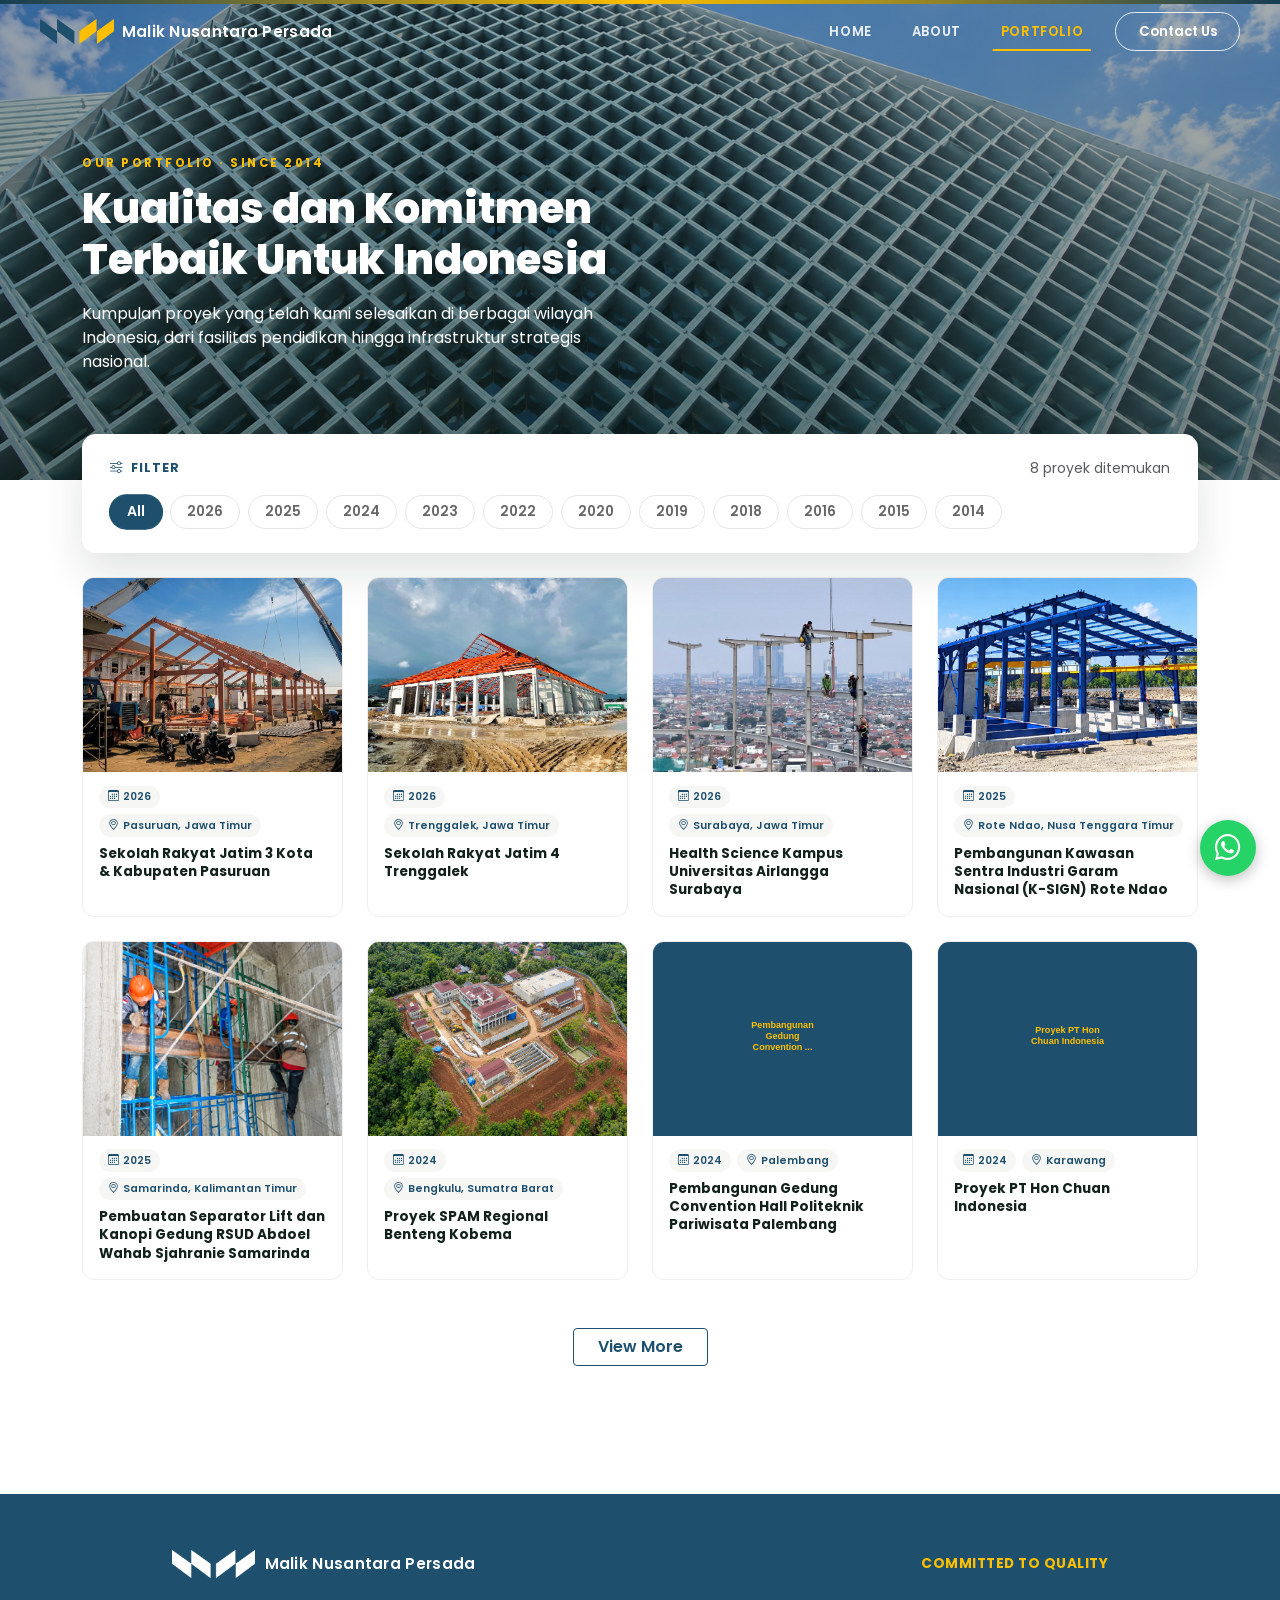
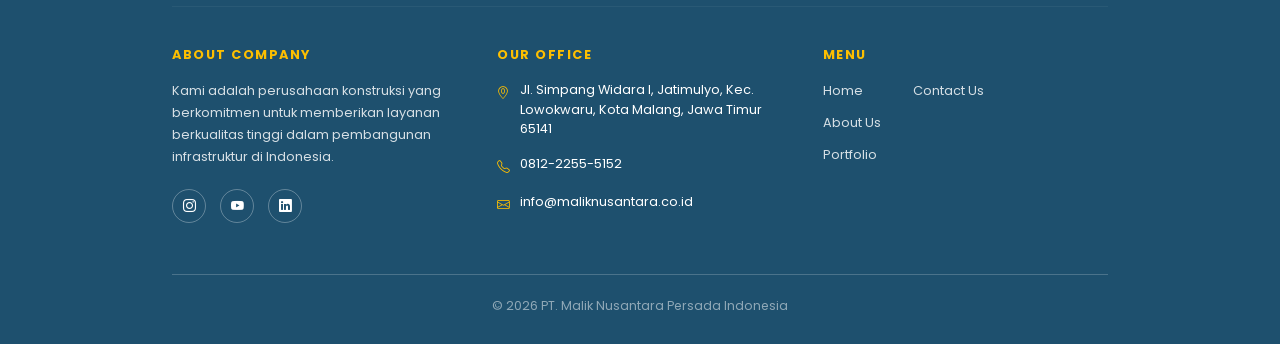
==== commit 3bfb7c75: "MNP 1.0" ====
--- a/mnp_portfolio.html
+++ b/mnp_portfolio.html
@@ -94,7 +94,7 @@
 
       <div class="footer-col">
         <h6>About Company</h6>
-        <p>Lorem ipsum dolor sit amet, sint magna in magna do cillum. Dolore dolore incididunt pariatur ut eiusmod veniam sed ut. Non velit incididunt sed pariatur ex sunt nulla labore. Veniam ad excepteur exercitation in anim dolore quis ullamco cupidatat.</p>
+        <p>Kami adalah perusahaan konstruksi yang berkomitmen untuk memberikan layanan berkualitas tinggi dalam pembangunan infrastruktur di Indonesia.</p>
         <div class="social-row">
           <a href="#"><i class="bi bi-instagram"></i></a>
           <a href="#"><i class="bi bi-youtube"></i></a>
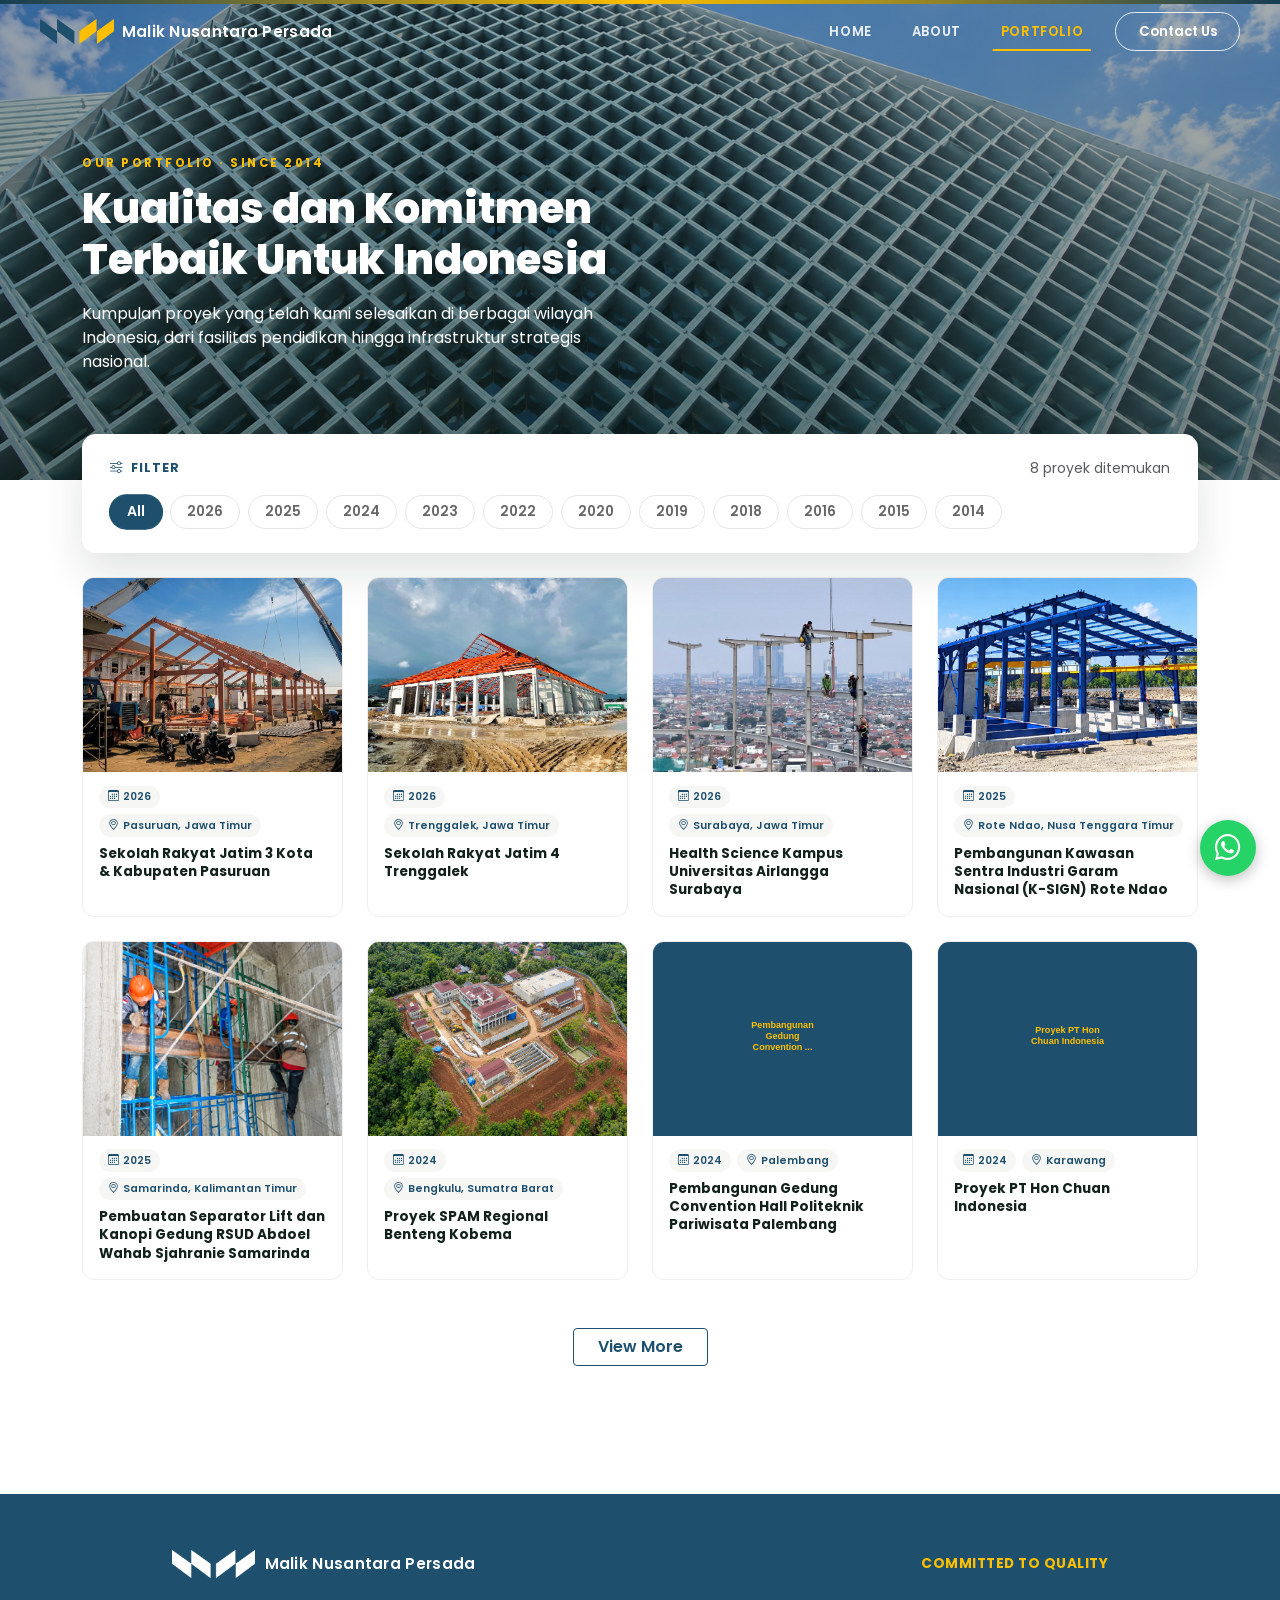
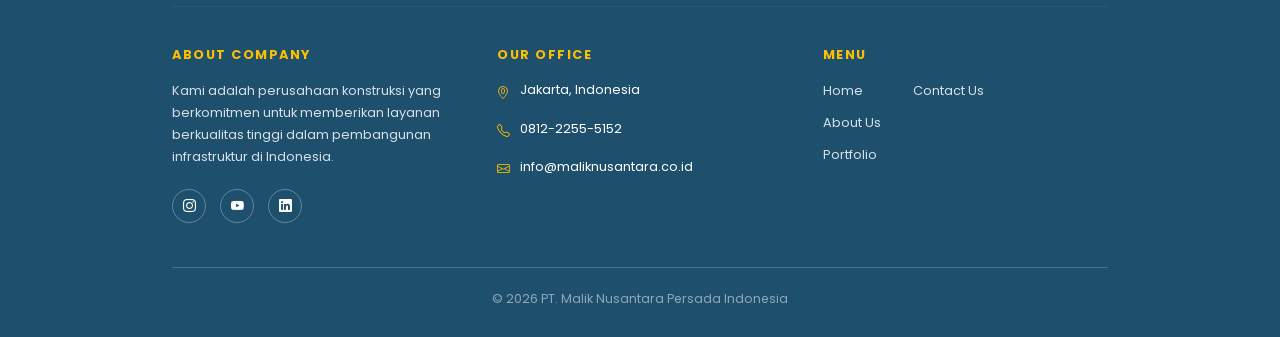
==== commit 0b77521f: "MNP 1.0" ====
--- a/mnp_portfolio.html
+++ b/mnp_portfolio.html
@@ -106,7 +106,7 @@
         <h6>Our Office</h6>
         <div class="contact-line">
           <i class="bi bi-geo-alt"></i>
-          <span>Jl. Simpang Widara I, Jatimulyo, Kec. Lowokwaru, Kota Malang, Jawa Timur 65141</span>
+          <span>Jakarta, Indonesia</span>
         </div>
         <div class="contact-line">
           <i class="bi bi-telephone"></i>
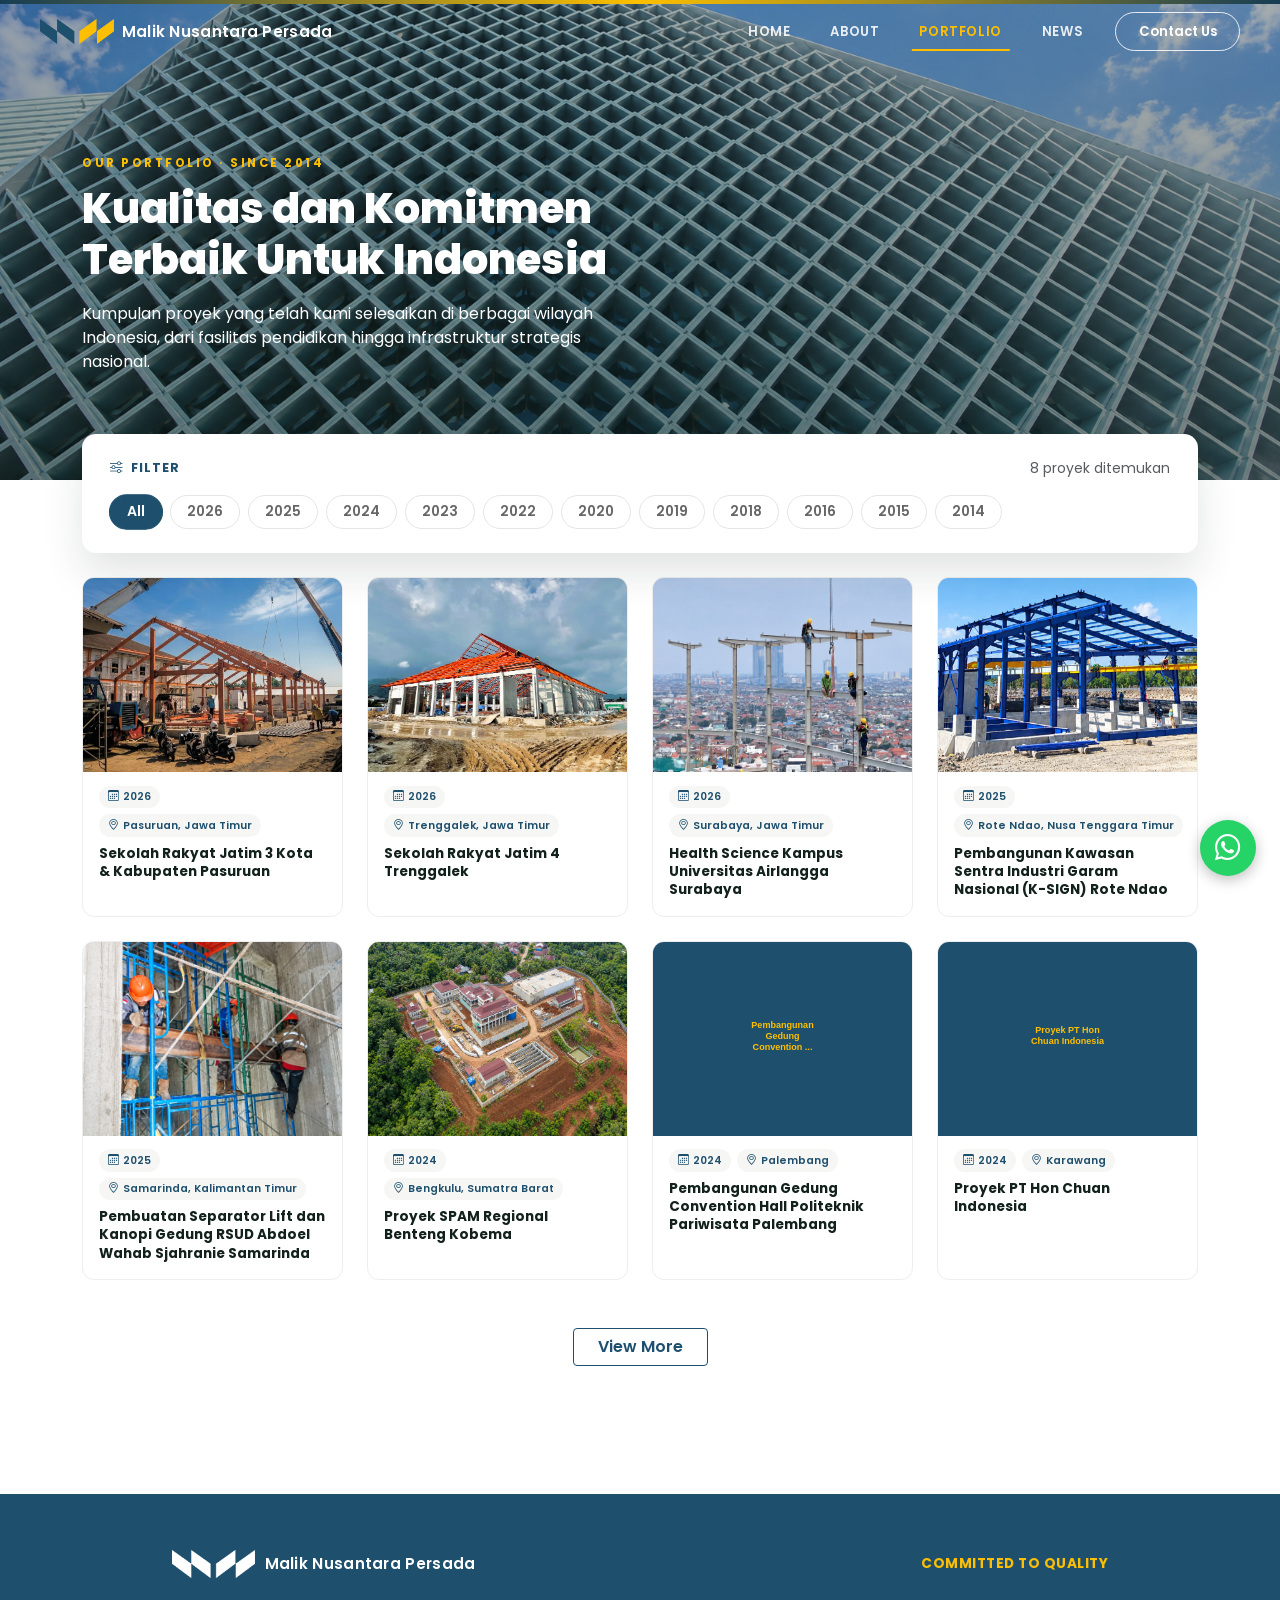
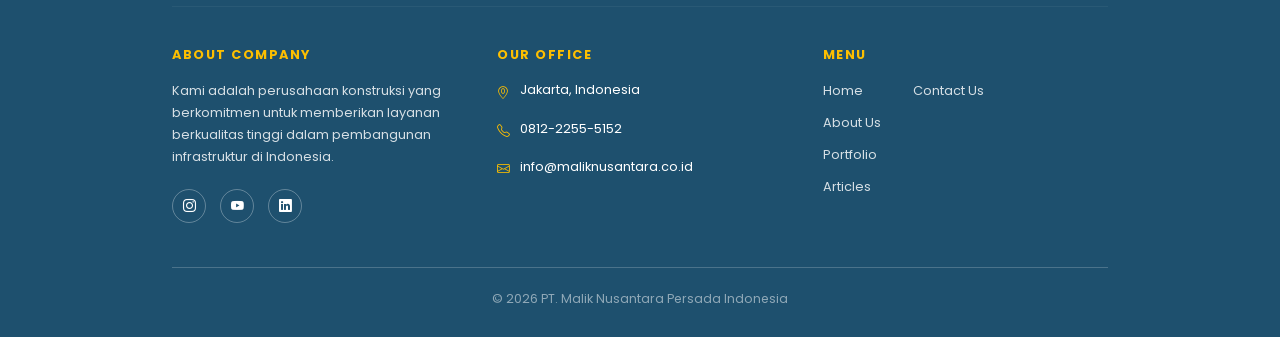
==== commit 7b5a28b2: "REVISI" ====
--- a/mnp_portfolio.html
+++ b/mnp_portfolio.html
@@ -31,6 +31,7 @@
           <li class="nav-item"><a class="nav-link" href="index.html#home">Home</a></li>
           <li class="nav-item"><a class="nav-link" href="index.html#about">About</a></li>
           <li class="nav-item"><a class="nav-link active" href="mnp_portfolio.html">Portfolio</a></li>
+          <li class="nav-item"><a class="nav-link" href="mnp_articles.html">News</a></li>
         </ul>
         <a href="index.html#contact" class="btn btn-outline-brand navbar-cta px-4">Contact Us</a>
       </div>
@@ -125,6 +126,7 @@
             <li><a href="index.html#home">Home</a></li>
             <li><a href="index.html#about">About Us</a></li>
             <li><a href="mnp_portfolio.html">Portfolio</a></li>
+            <li><a href="mnp_articles.html">Articles</a></li>
           </ul>
           <ul>
             <li><a href="index.html#contact">Contact Us</a></li>
